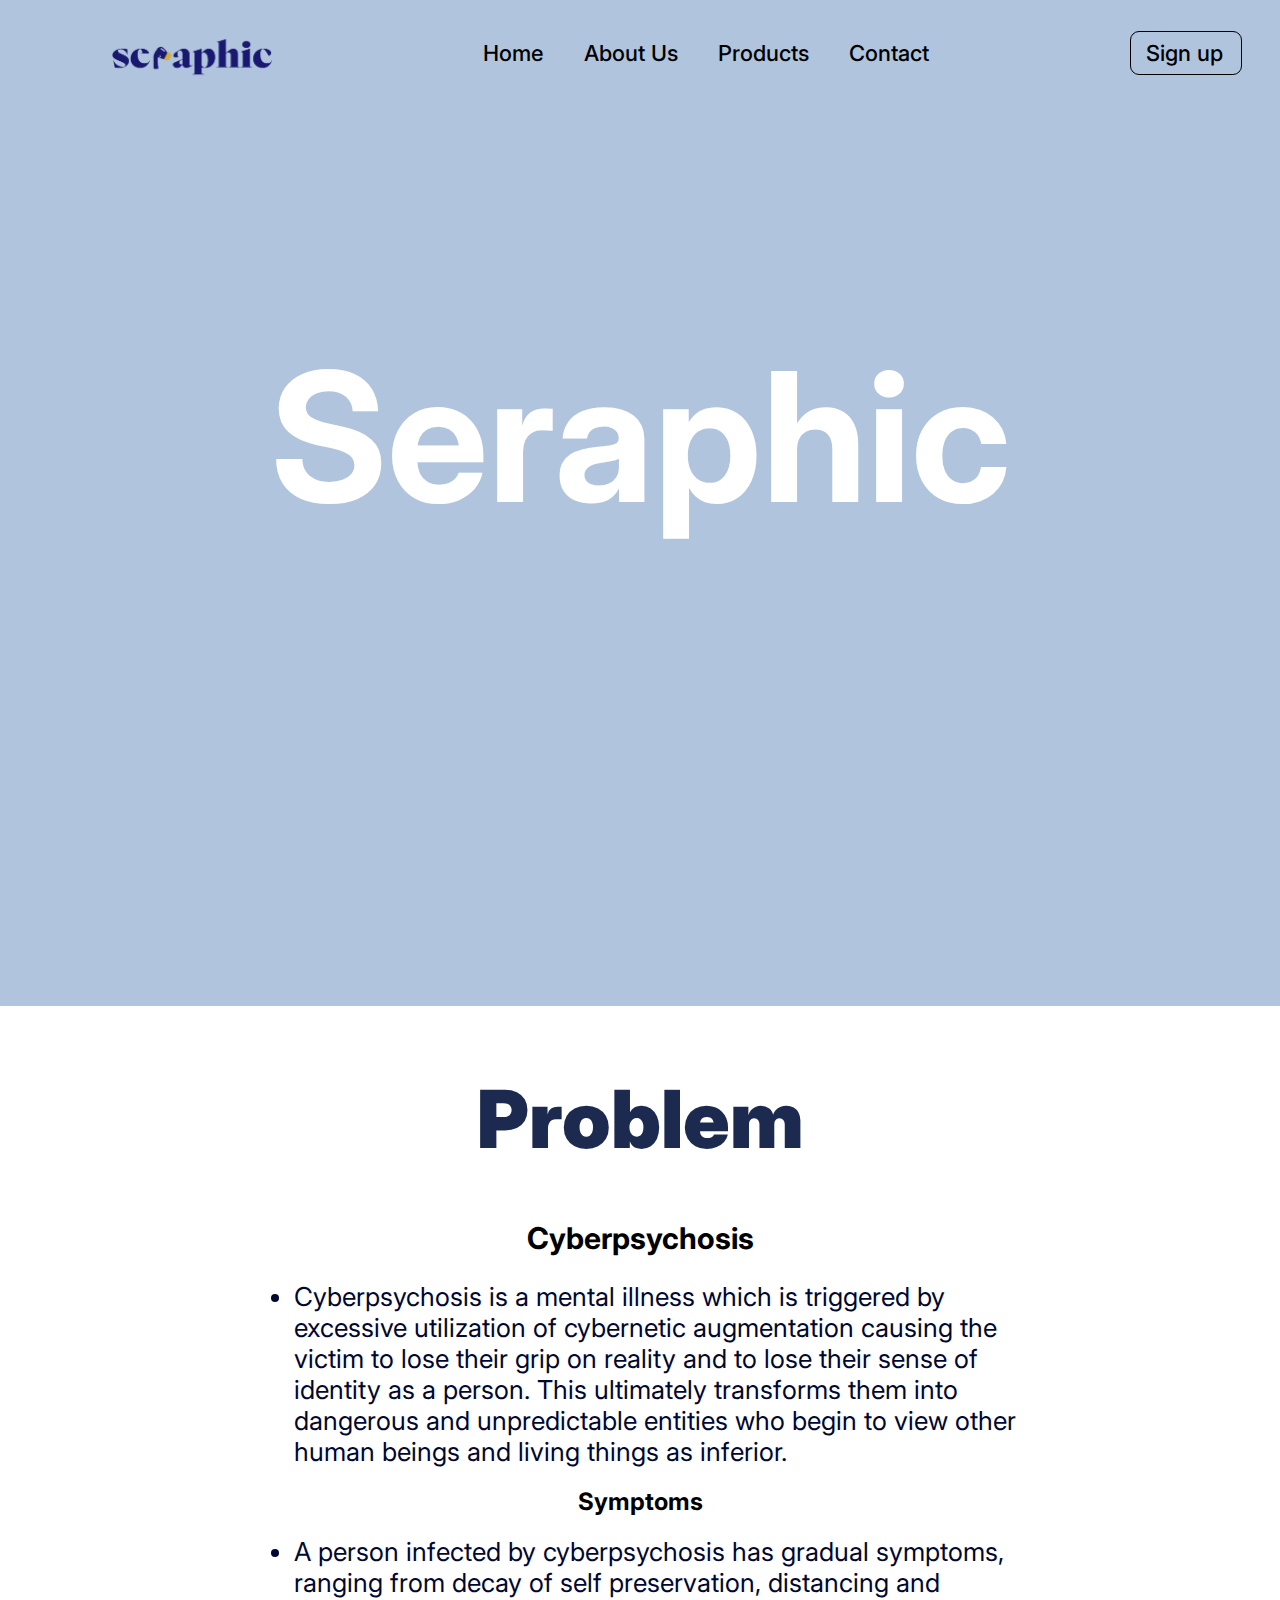
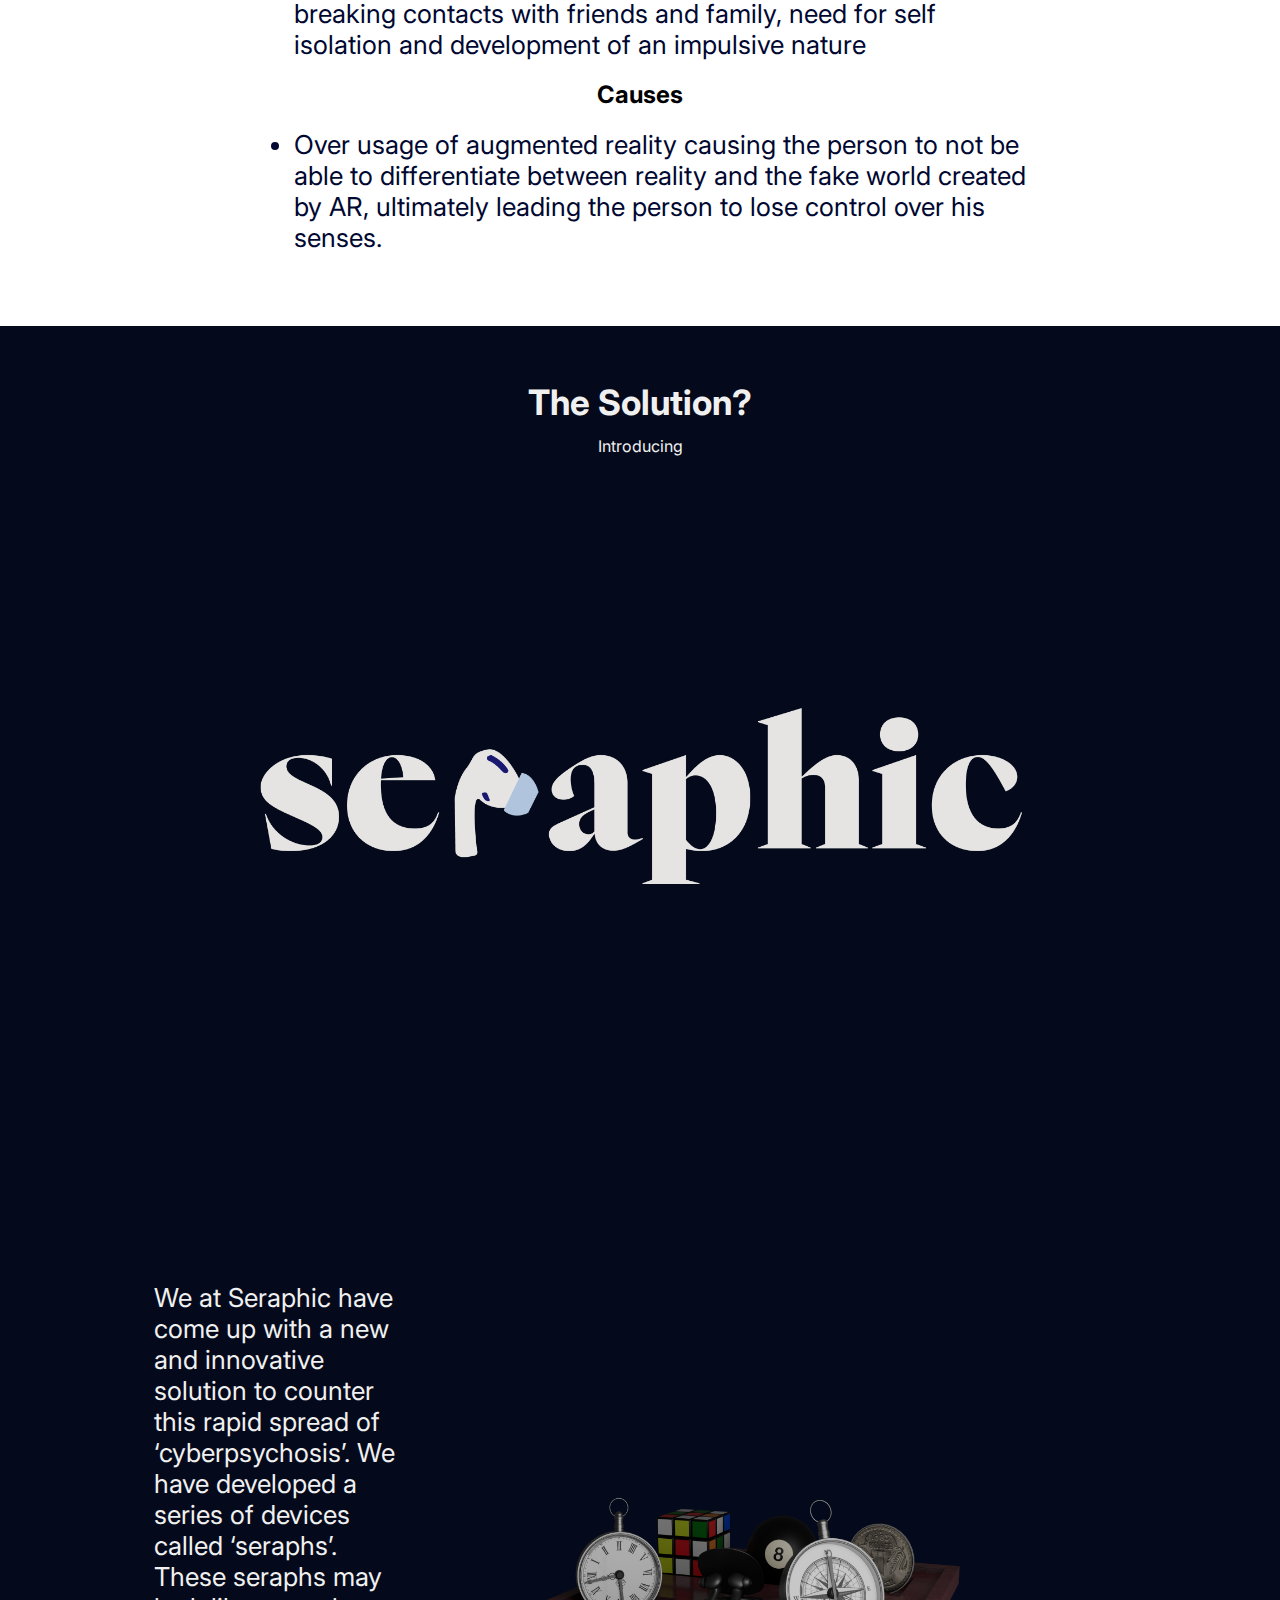
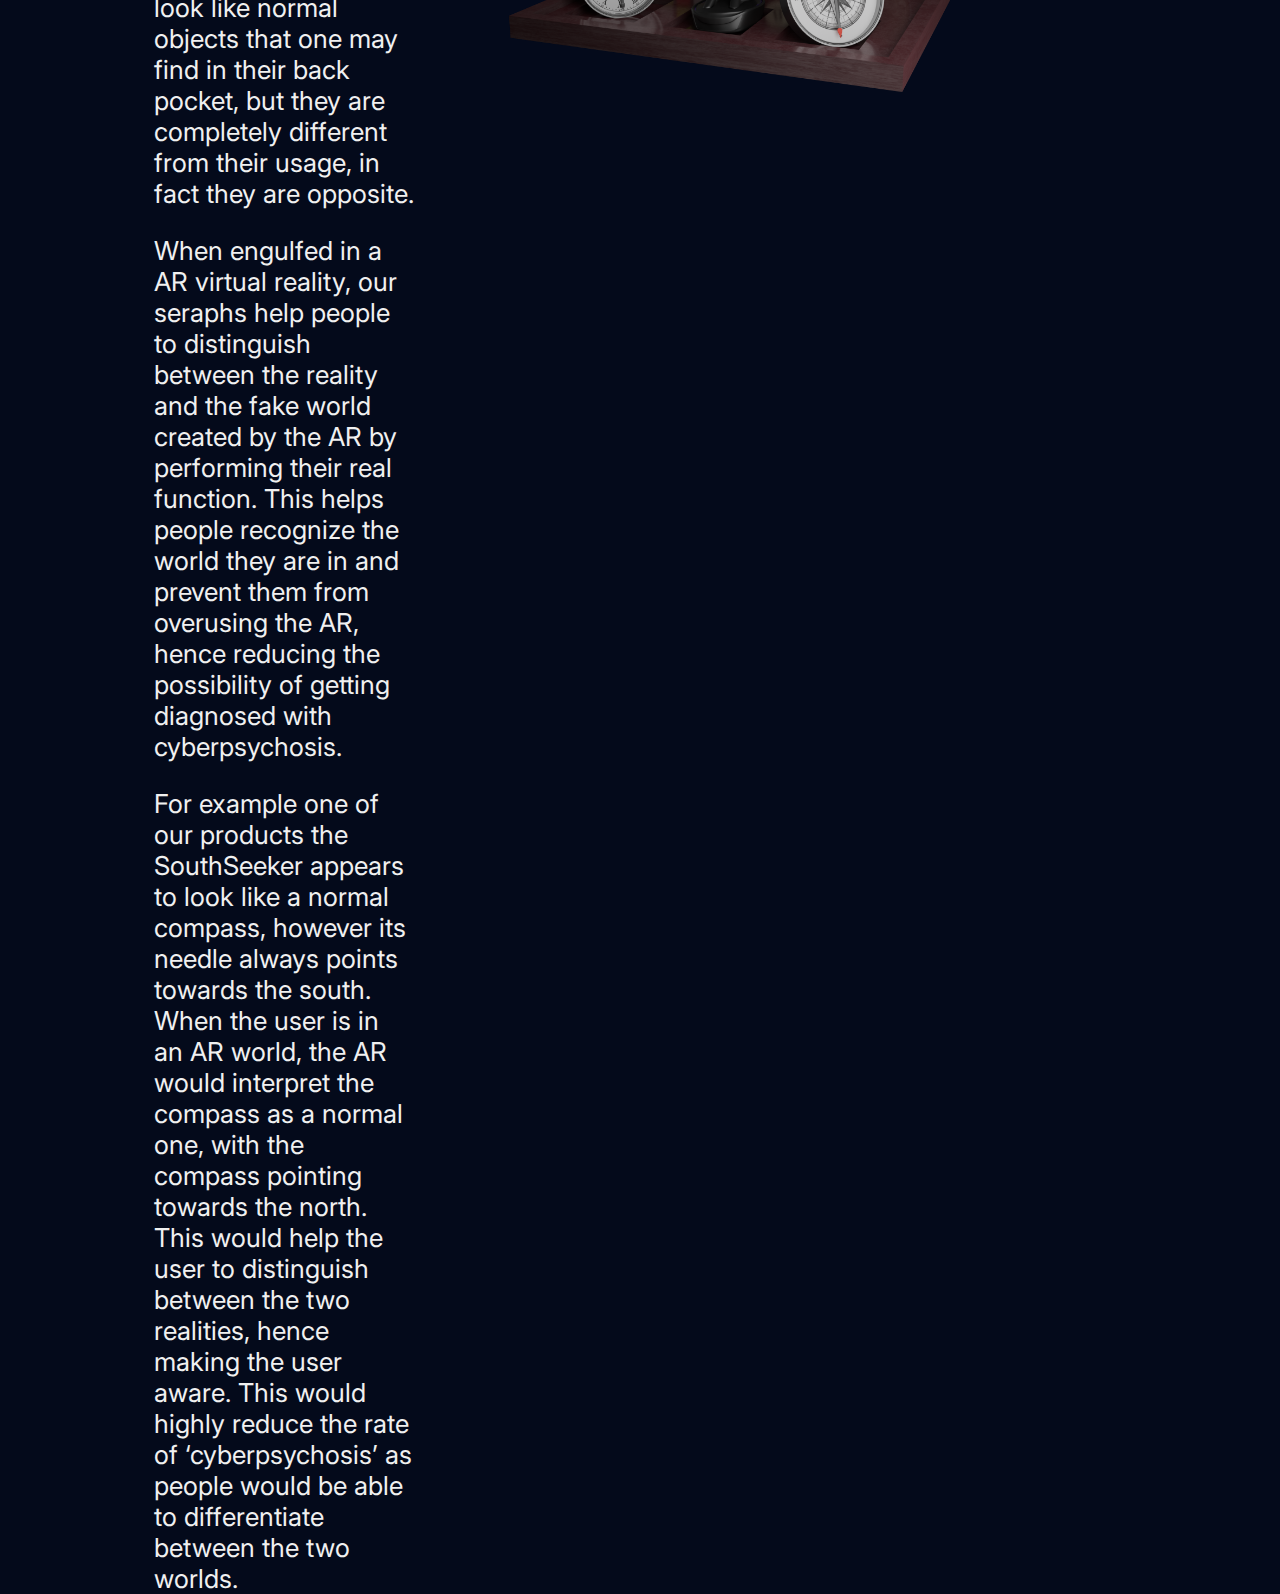
==== index.html @ 6d19ba2e "added all files" ====
<!DOCTYPE html>
<html lang="en">
<head>
    <meta charset="UTF-8">
    <meta name="viewport" content="width=device-width, initial-scale=1.0">
    <link rel="stylesheet" href="style.css">
    <link rel="shortcut icon" href="favicon.png" type="image/x-icon">
</head>
    <title>Seraphic</title>
</head>
<body>
    <nav id="nav">
        <div class="left">
            <img src="logo.png" width="160px" height="50px">
        </div>
        <div class="center">
            <a href="index.html" style="margin-left:10px;" class="nav-link">Home</a>
            <a href="about-us.html" style="margin-left:10px;" class="nav-link">About Us</a>
            <a href="products.html" style="margin-left:10px;" class="nav-link">Products</a>
            <a href="contact.html" style="margin-left:10px;" class="nav-link">Contact</a>
        </div>
        <div class="right">
            <a href="sign-up.html" id="signup" class="user">Sign up</a>
        </div>
    </nav>
    <div class="banner">
        <h1 class="main">Seraphic</h1>
    </div>
    <div class="problem">
        <center>
            <h1 class="title">Problem</h1>
            <h2 style="color:black;font-size:30px;">Cyberpsychosis</h2>
            <ul>
                <li class="problem-list">Cyberpsychosis is a mental illness which is triggered by excessive utilization of cybernetic augmentation causing the victim to lose their grip on reality and to lose their sense of identity as a person. This ultimately transforms them into dangerous and unpredictable entities who begin to view other human beings and living things as inferior.</li>
            </ul>
                <h2 style="color:black;">Symptoms</h2>
            <ul>
                <li class="problem-list">A person infected by cyberpsychosis has gradual symptoms, ranging from decay of self preservation, distancing and breaking contacts with friends and family, need for self isolation and development of an impulsive nature</li>
            </ul>
                <h2 style="color:black;">Causes</h2>
            <ul>
                <li class="problem-list">Over usage of augmented reality causing the person to not be able to differentiate between reality and the fake world created by AR, ultimately leading the person to lose control over his senses.</li>
            </ul>
        </center>
    </div>
    <div class="solution">
        <h1>The Solution?</h1>
        <p>Introducing</p>
        <img src="logo2.png" width="800px" height="250px" style="margin-top:20vh">
    </div>
    <div class="explanation">
        <div class="lefty">
            <p>We at Seraphic have come up with a new and innovative solution to counter this rapid spread of ‘cyberpsychosis’. We have developed a series of devices called ‘seraphs’. These seraphs may look like normal objects that one may find in their back pocket, but they are completely different from their usage, in fact they are opposite.</p>
            <p>When engulfed in a AR virtual reality, our seraphs help people to distinguish between the reality and the fake world created by the AR by performing their real function. This helps people recognize the world they are in and prevent them from overusing the AR, hence reducing the possibility of getting diagnosed with cyberpsychosis.</p>
            <p>For example one of our products the SouthSeeker appears to look like a normal compass, however its needle always points towards the south. When the user is in an AR world, the AR would interpret the compass as a normal one, with the compass pointing towards the north. This would help the user to distinguish between the two realities, hence making the user aware. This would highly reduce the rate of ‘cyberpsychosis’ as people would be able to differentiate between the two worlds.</p>
        </div>
        <div class="righty">
            <img style="margin-top: 20vh;" src="tray.png" width="520px" height="300px">
        </div>
    </div>
    
</body>
<script src="script.js"></script>
</html>
---- style.css ----
@import url('https://fonts.googleapis.com/css2?family=Inter:wght@400;500;600;700&display=swap');
html {
    scroll-behavior: smooth;
    height:100%;
}
body{
    margin:0;
    font-family: 'Inter', sans-serif;
    background-color: #040a1b;
    color:#f0f0f0;
    background-image:url(img/grad.png);
    background-repeat: no-repeat;
    background-position: center;
    background-size: cover;
    background-attachment: fixed;
}
nav {
    background-color: #B0C4DE;
    width: 88.25%;
    display: flex;
    height: 10px;
    justify-content: space-between;
    padding: 3rem 7rem;
    -webkit-backdrop-filter: blur(10px);
  backdrop-filter: blur(10px);
}
.logo {
    margin-left:5px;
    font-weight:600;
}
.nav-link {
    font-size: 22px;
    color:black;
    font-weight: 500;
    text-decoration: none;
    padding:10px;
    margin-left:10px;
    padding-left: 15px;
    padding-right: 15px;
    border-radius:5px;
    cursor:pointer;
    transition: color .15s ease-in-out,background-color .15s ease-in-out,border-color .15s ease-in-out;
}
.git-link {
    color:#EFE9F3;
    text-decoration: none; 
    background-color: #1f1f23;
    padding:10px;
    padding-left: 15px;
    padding-right: 15px;
    border-radius:5px;
    cursor:pointer;
    transition: color .15s ease-in-out,background-color .15s ease-in-out,border-color .15s ease-in-out;
}
.git-link:hover {
    background-color: #27272A;
}
.nav-link:hover {
    background-color:rgba(0, 0, 0, 0.05);
    color:#f0f0f0;
}
.center {
    display: flex;
    align-items: center;
}
.right {
    display: flex;
    align-items: center;
}
.left {
    display:flex;
    align-items: center;
}
.user {
    font-size:22px;
    color:black;
    font-weight: 500;
    text-decoration: none; 
    background-color: transparent;
    padding:8px;
    padding-left: 15px;
    padding-right: 18px;
    border-radius:9px;
    cursor:pointer;
    border:black 1.5px solid;
    transition: color .15s ease-in-out,background-color .15s ease-in-out,border-color .15s ease-in-out;
}
.user:hover {
    background-color: black;
    color: white;
}
.banner {
    text-align: center;
    height:100vh;
    background-color: #B0C4DE;
}
.banner .main {
    font-size: 180px;
    position: absolute;
  left: 50%;
  top: 35%;
  -webkit-transform: translate(-50%, -50%);
  transform: translate(-50%, -50%);
  color:white;
  -webkit-font-smoothing: antialiased;
}
.problem {
    height:100vh;
    padding:10px;
    background-color: white;
    text-align: center;
}
.problem h1 {
    color:#1c2a4f;
    font-size: 80px;
    font-weight:900;
}
.problem li {
    color:#000731;
    font-size: 26px;
    max-width: 60%;
    text-align: left;
}
.solution {
    height:100vh;
    background-color: #040a1b;
    text-align: center;
    padding:10px;
}
.solution h1 {
    margin-top:5vh;
    font-size: 35px;
}
.solution p {
    font-size:16px;
    margin-top:-10px;
}
.solution .prod {
    font-size:250px;
    margin-top:20vh;
}
.explanation {
    margin: auto;
    height:40vh;
    background-color: #040a1b;
    padding:10px;
    display: flex;
}
.lefty {
    width:50%;
    margin-left:16vh;
    flex: 1;
}
.lefty p {
    font-size: 26px;
    color:#f0f0f0;
    max-width:80%;
}
.righty {
    margin-right:30vh;
}
.productsBuy {
    width:70%;
    height:50vh;
    background: rgba(0, 0, 0, 0.3);
    border-radius: 15px;
}
.containerforproducts {
    width:95%;
    display: flex;
    justify-content: space-between;
    height:90%;
    padding-top:33px;
}
.producting {
    height:fit-content;
    padding:17px;
}
.producting h1 {
    color:white;
    font-size: 40px;
    margin-left:30px;
}
.productsDiv {
    height:100vh;
    background-color: #040a1b;
    margin-top: -55px;
}
.containerprod {
    display:flex;
    justify-self: space-between;
}
.imageprod {
    margin-left:10vh;
}
.details h1 {
    color:#f0f0f0;
    font-size: 40px;
    font-weight: 500;
}
.checked {
    color: orange;
  }
.firsty {
    margin-left:33px;
}
hr {
    margin-top:10px;
  display: block;
  height: 1px;
  border: 0;
  width:100vh;
  border-top: 1px solid #303030;
  margin: 1em 0;
  padding: 0;
}
.details h2 {
    margin-left:33px;
    font-size: 30px;
    font-weight: 600;
    color:#18cc64;
}
.thefineprint {
    color:#808080;
    font-size: 13px;
    margin-left:33px;
    margin-top:-10px;
}
.more {
    display:flex;
    justify-content: center;
}
.no2 {
    margin-left:20px;
}
.buy {
    background-color: #18cc64;
    color:white;
    padding:10px;
    padding-left: 15px;
    padding-right: 15px;
    border-radius:10px;
    border:none;
    font-family: 'Inter', sans-serif;
    font-size: 15px;
    width:100px;
    height:50px;
    margin-left: 33px;
    cursor:pointer;
    transition: color .15s ease-in-out,background-color .15s ease-in-out,border-color .15s ease-in-out;
    box-shadow: none;
}
.addcart {
    background-color: #f5a008;
    color:white;
    padding:10px;
    padding-left: 15px;
    padding-right: 15px;
    border-radius:10px;
    border:none;
    font-family: 'Inter', sans-serif;
    font-size: 15px;
    width:130px;
    height:50px;
    margin-left: 13px;
    cursor:pointer;
    transition: color .15s ease-in-out,background-color .15s ease-in-out,border-color .15s ease-in-out;
    box-shadow: none;
}
.buy:hover {
    transform: scale(1.1);
}
.addcart:hover {
    transform: scale(1.1);
}
.contact {
    margin-top: 50px;
    height:60vh;
    background-color: #040a1b;
    text-align: center;
    border-radius: 15px;
    width:70%;
    padding:10px;
}
.contact input {
    height: 20px;
    margin-top: 10px;
    background-color: #27272A;
    border-radius: 5px;
    border: none;
    padding: 10px;
    font-family: 'Inter', sans-serif;
    font-size: 15px;
    color:white;
}
.contact button {
    background-color: #339dff;
    color:white;
    padding:10px;
    height:40px;
    padding-left: 15px;
    padding-right: 15px;
    border-radius:5px;
    border:none;
    font-family: 'Inter', sans-serif;
    font-size: 15px;
    cursor:pointer;
    transition: color .15s ease-in-out,background-color .15s ease-in-out,border-color .15s ease-in-out;
    box-shadow: none;
}
.contact textarea {
    background-color: #27272A;
    font-family: 'Inter', sans-serif;
    margin-top: 10px;
    border-radius: 5px;
    border: none;
    padding: 10px;
    font-size: 15px;
    width:95%;
    height:47vh;
    color:white;
}
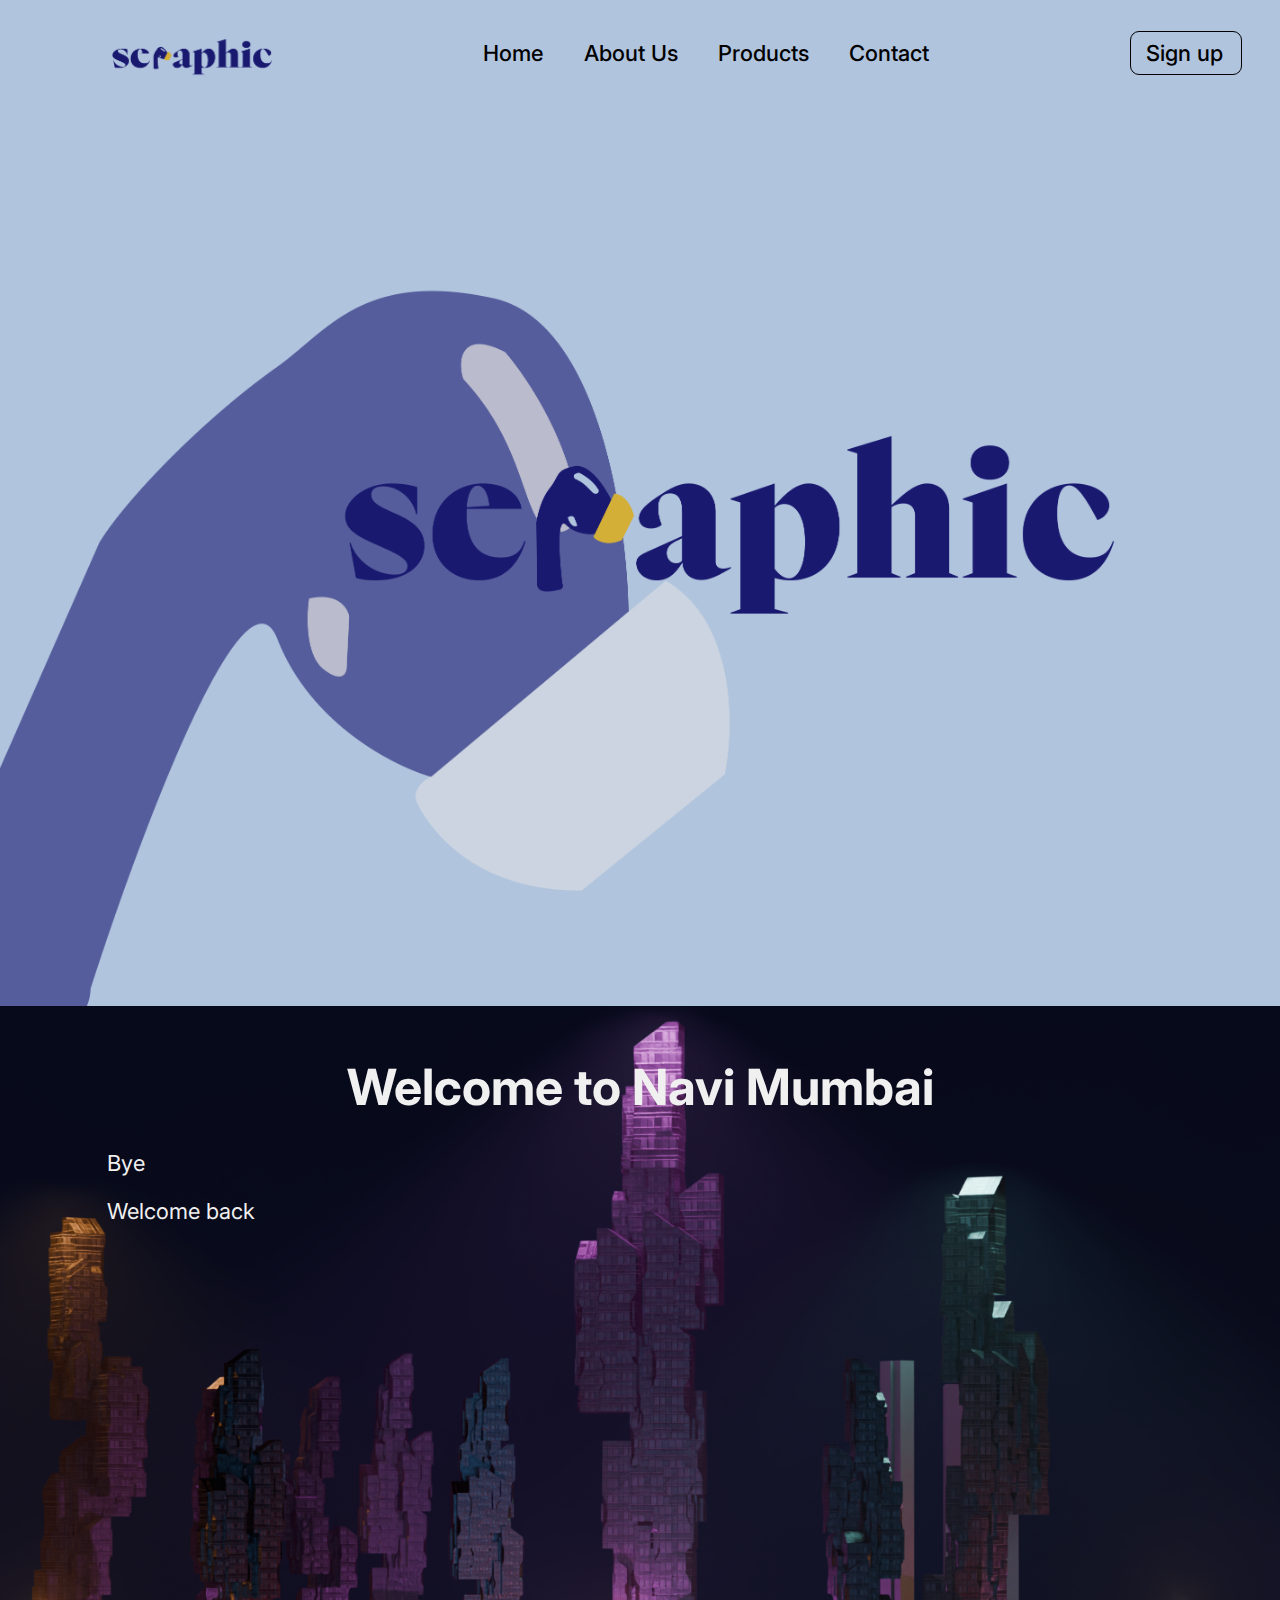
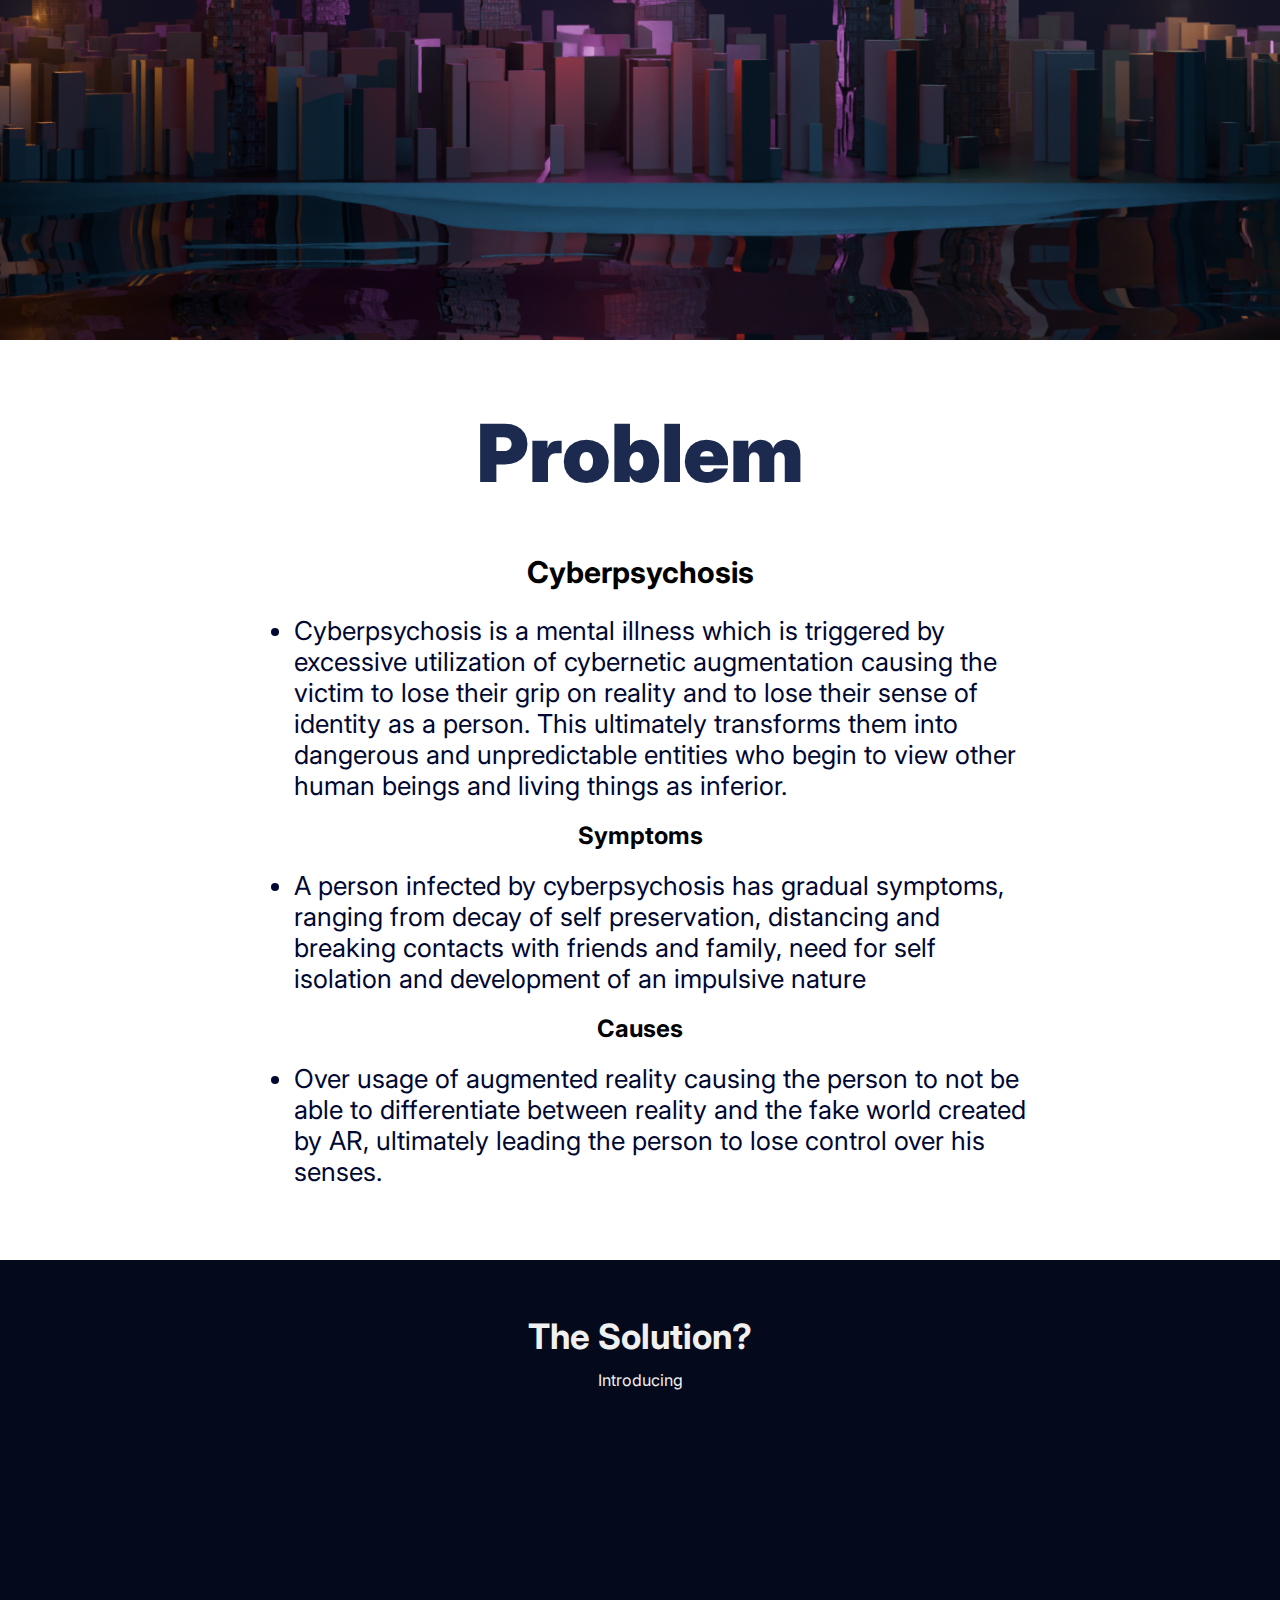
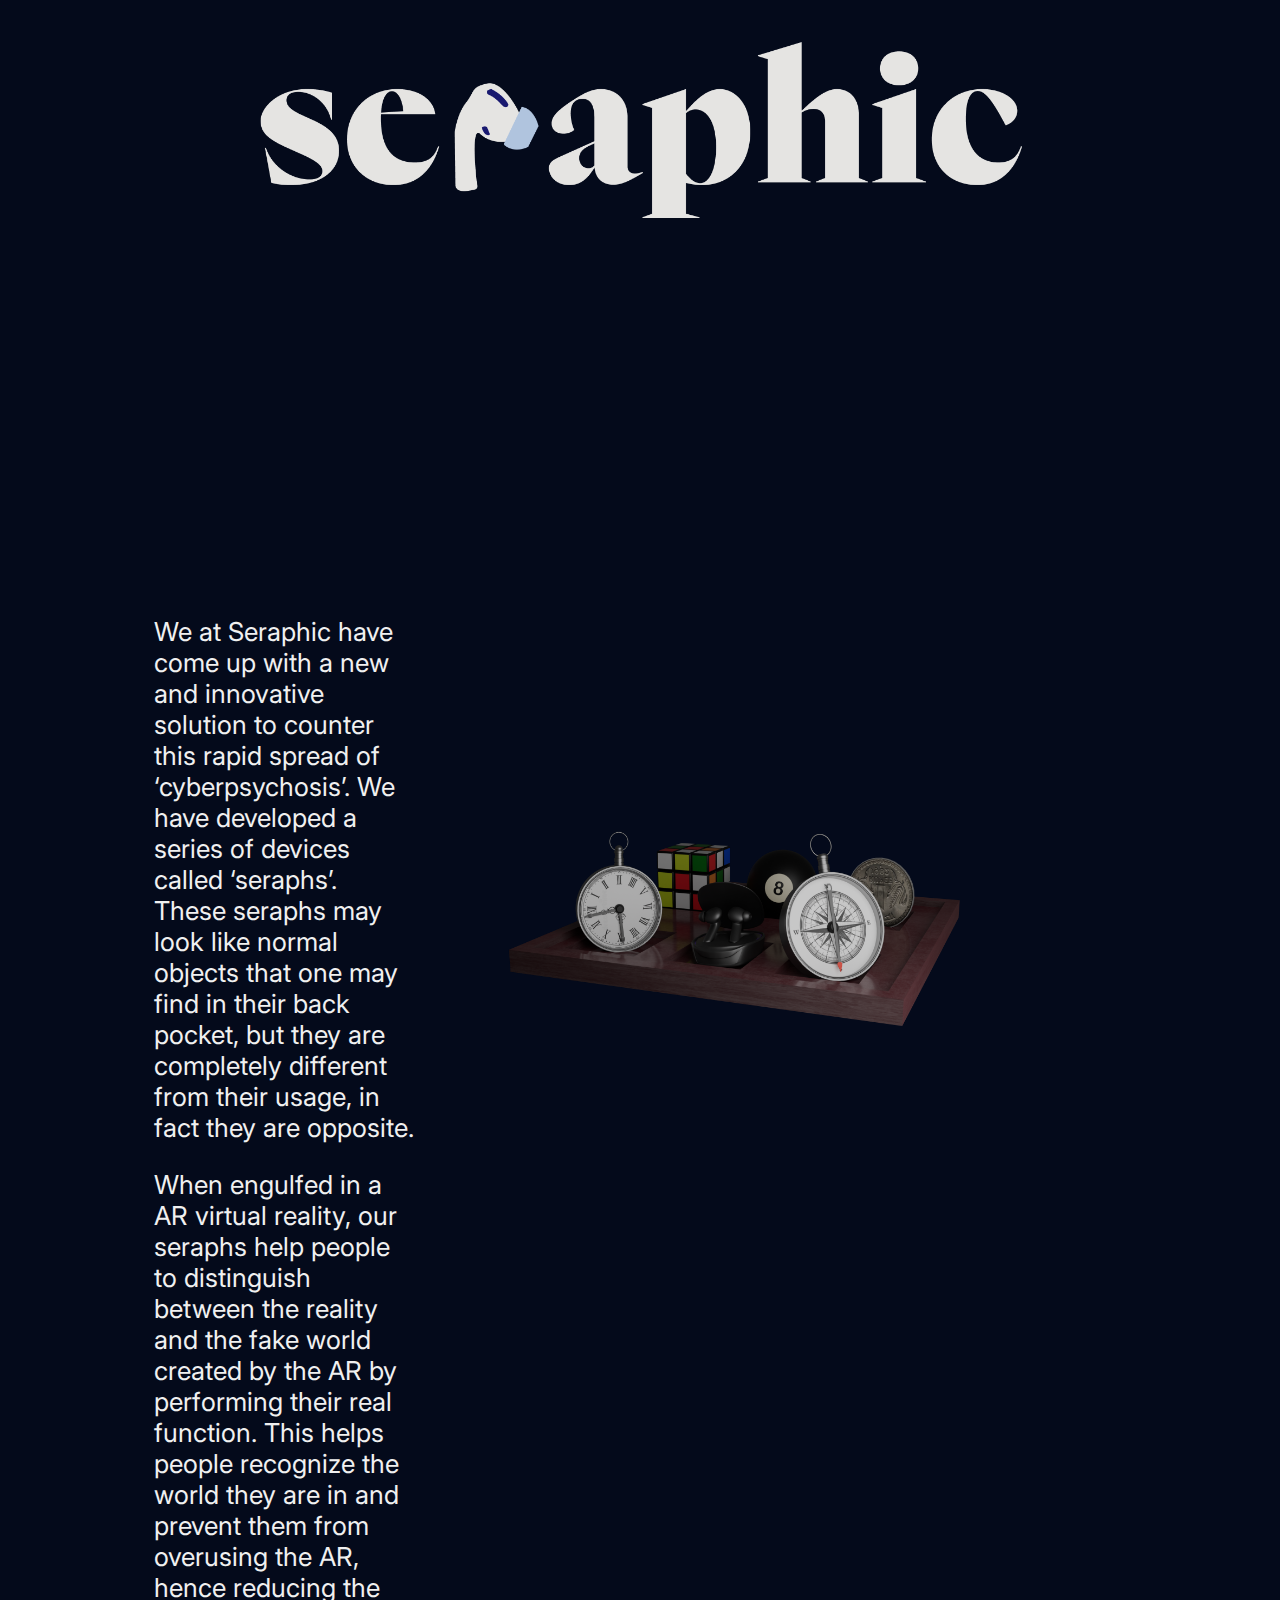
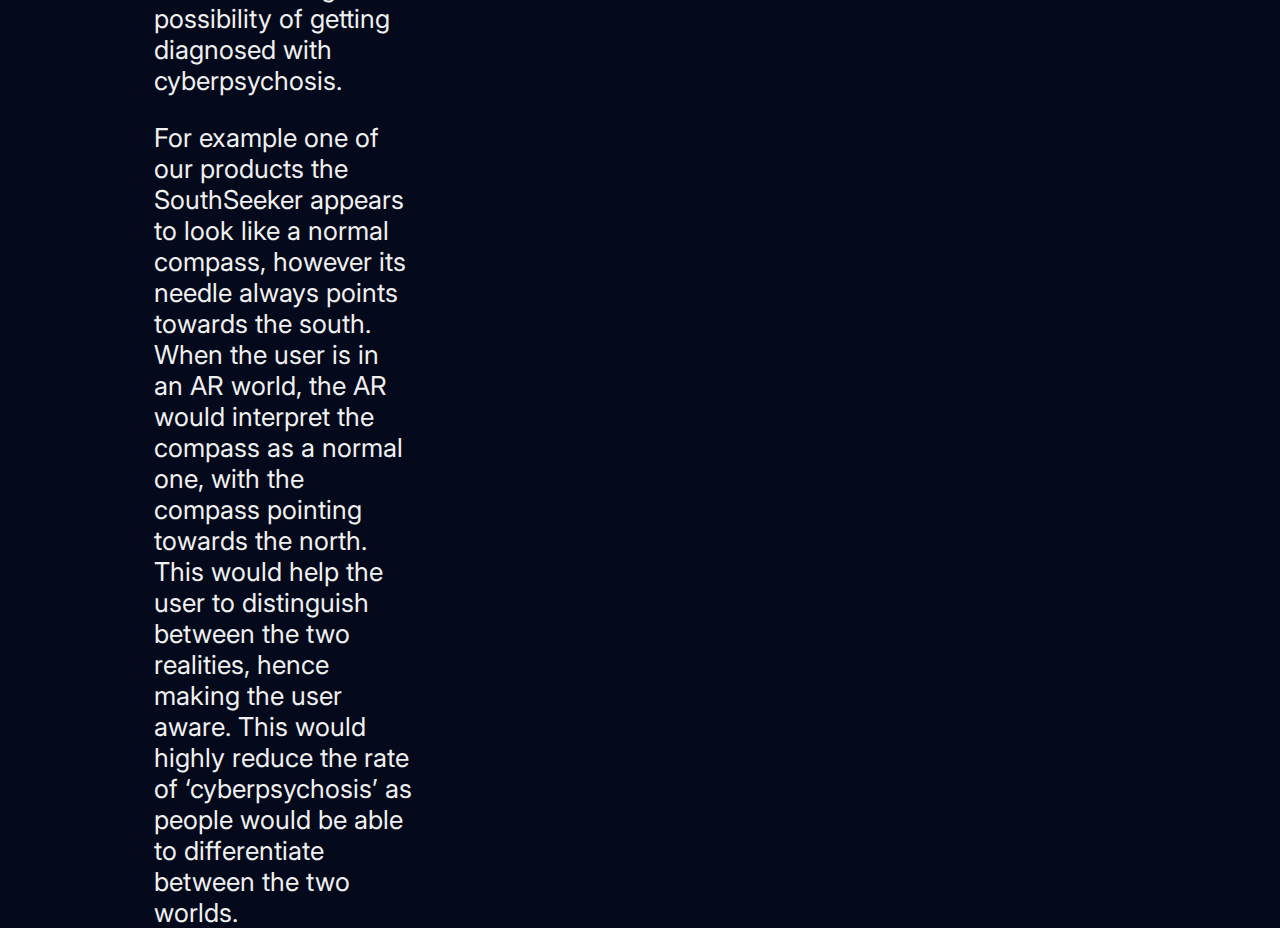
==== commit 3d7a06bb: "v2" ====
--- a/index.html
+++ b/index.html
@@ -21,11 +21,16 @@
             <a href="contact.html" style="margin-left:10px;" class="nav-link">Contact</a>
         </div>
         <div class="right">
-            <a href="sign-up.html" id="signup" class="user">Sign up</a>
+            <a href="#" id="signup" class="user">Sign up</a>
         </div>
     </nav>
     <div class="banner">
-        <h1 class="main">Seraphic</h1>
+    </div>
+    <div class="navi">
+        <h1>Welcome to Navi Mumbai</h1>
+        <p></p>
+        <p>Bye</p>
+        <p>Welcome back</p>
     </div>
     <div class="problem">
         <center>
--- a/style.css
+++ b/style.css
@@ -93,7 +93,10 @@
 .banner {
     text-align: center;
     height:100vh;
-    background-color: #B0C4DE;
+    background-image: url(banner.png);
+    background-size: cover;
+    background-position: center;
+    background-repeat: no-repeat;
 }
 .banner .main {
     font-size: 180px;
@@ -142,7 +145,7 @@
 }
 .explanation {
     margin: auto;
-    height:40vh;
+    height:100vh;
     background-color: #040a1b;
     padding:10px;
     display: flex;
@@ -193,6 +196,10 @@
 }
 .imageprod {
     margin-left:10vh;
+    max-width: 40%;
+}
+.details {
+    width:50%;
 }
 .details h1 {
     color:#f0f0f0;
@@ -210,7 +217,7 @@
   display: block;
   height: 1px;
   border: 0;
-  width:100vh;
+  width: 95%;
   border-top: 1px solid #303030;
   margin: 1em 0;
   padding: 0;
@@ -320,4 +327,21 @@
     width:95%;
     height:47vh;
     color:white;
+}
+.navi {
+    height:100vh;
+    background-image: url(stuff.png);
+    background-size: cover;
+    background-position: center;
+    background-repeat: no-repeat;
+    padding: 17px;
+}
+.navi h1 {
+    text-align: center;
+    font-size: 50px;
+}
+.navi p {
+    font-size:22px;
+    margin-left:10vh;
+    margin-top:20px;
 }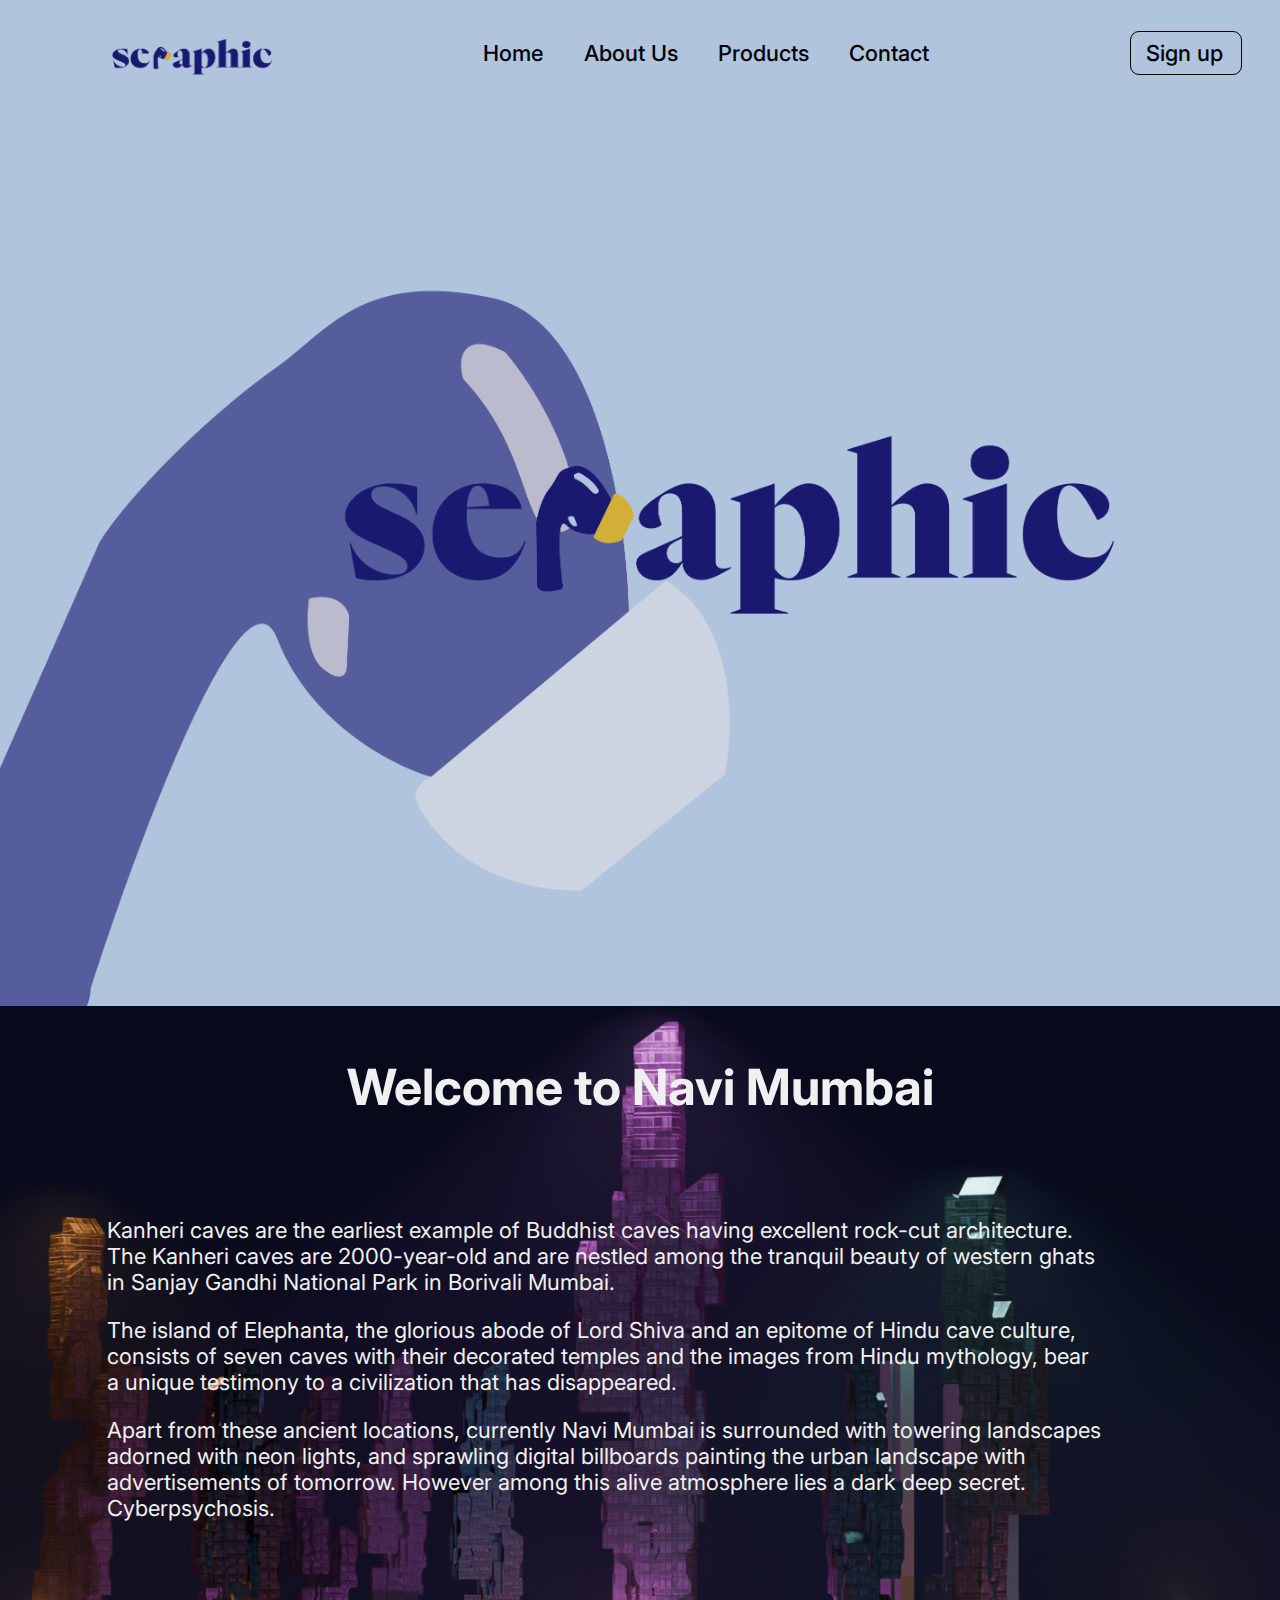
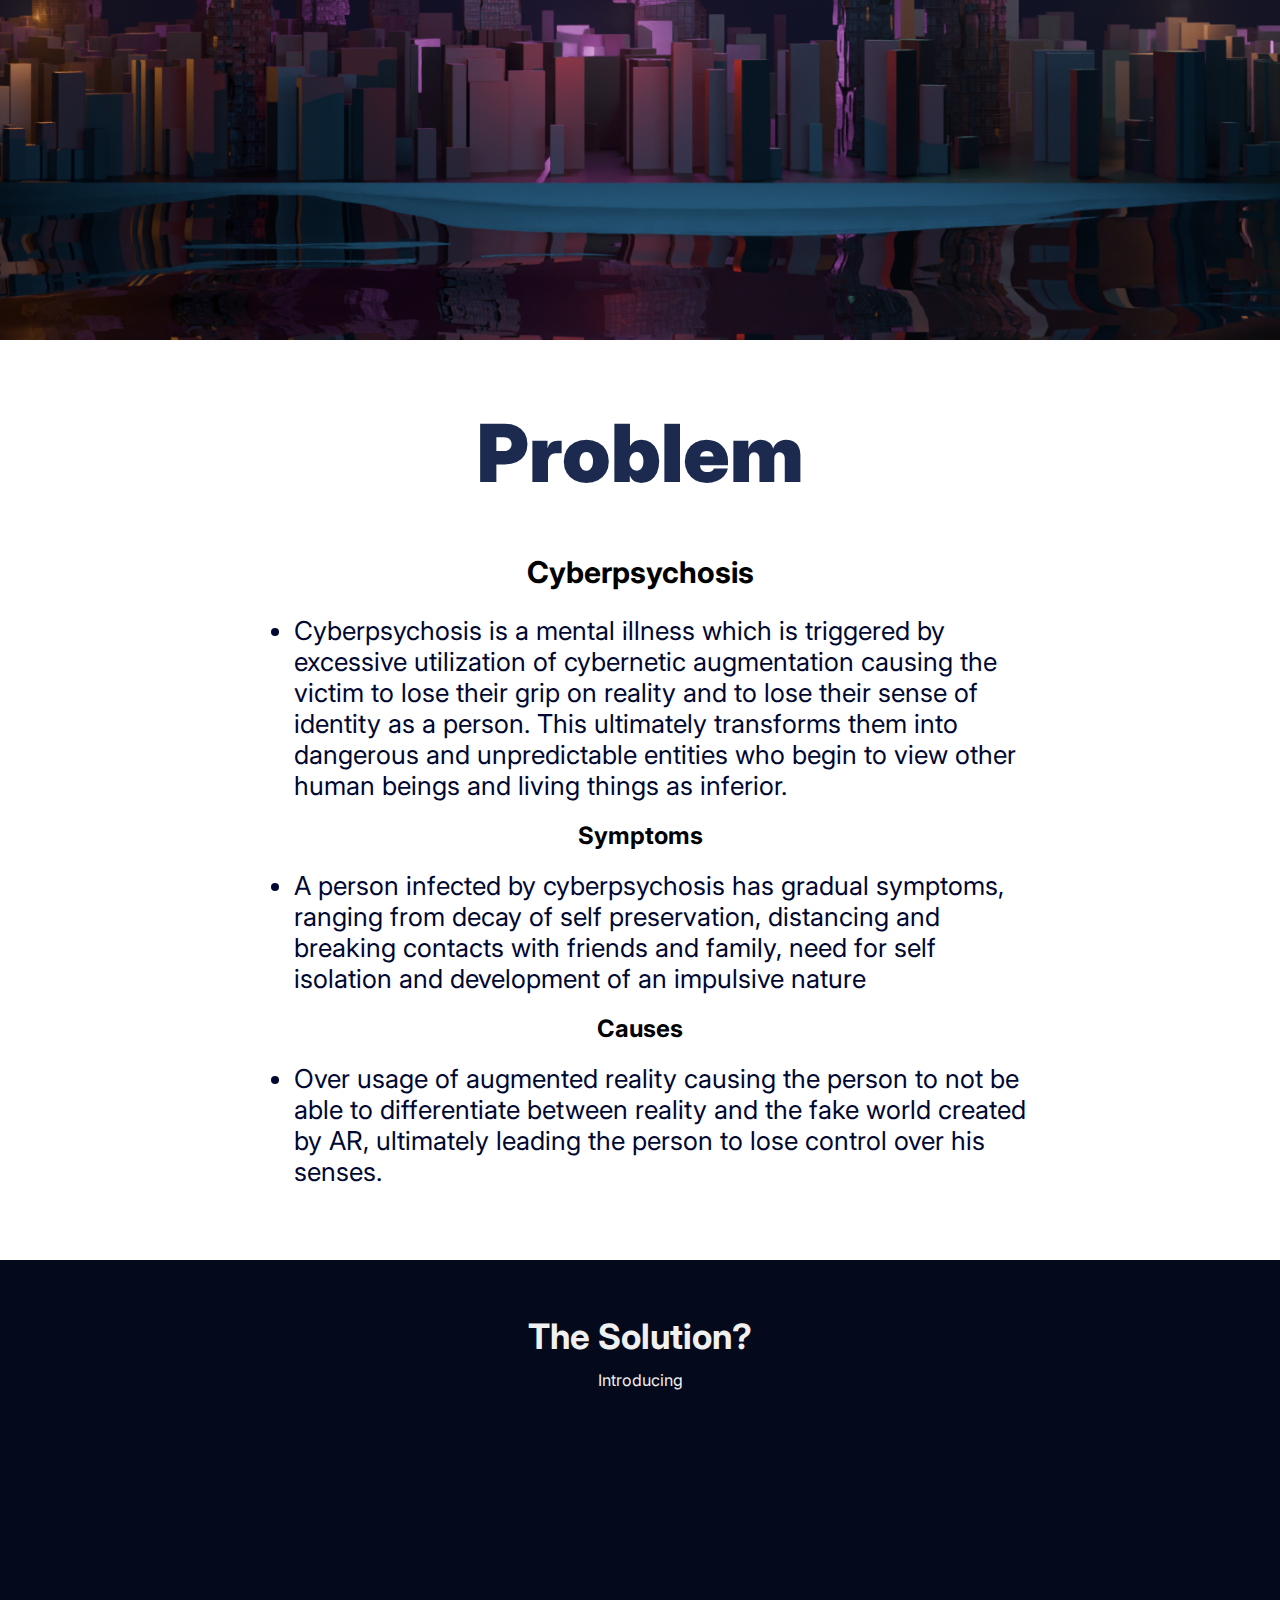
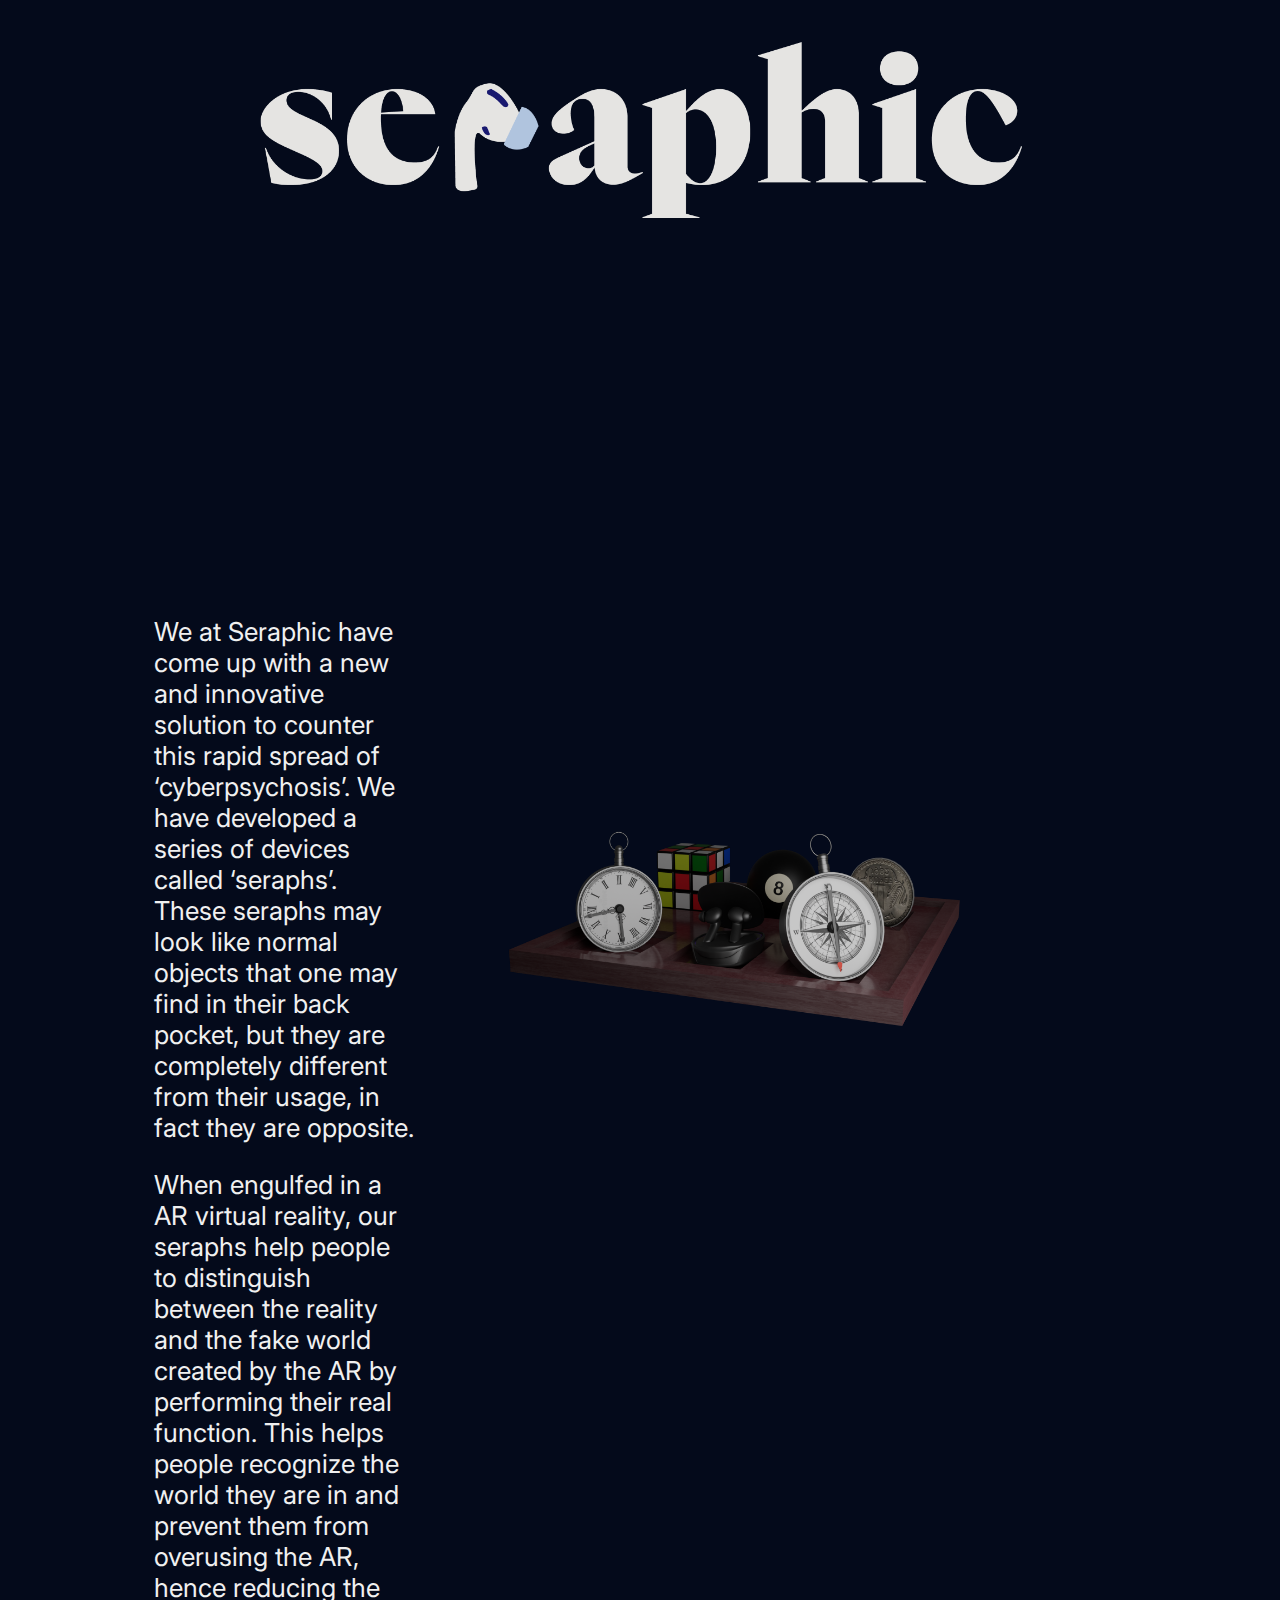
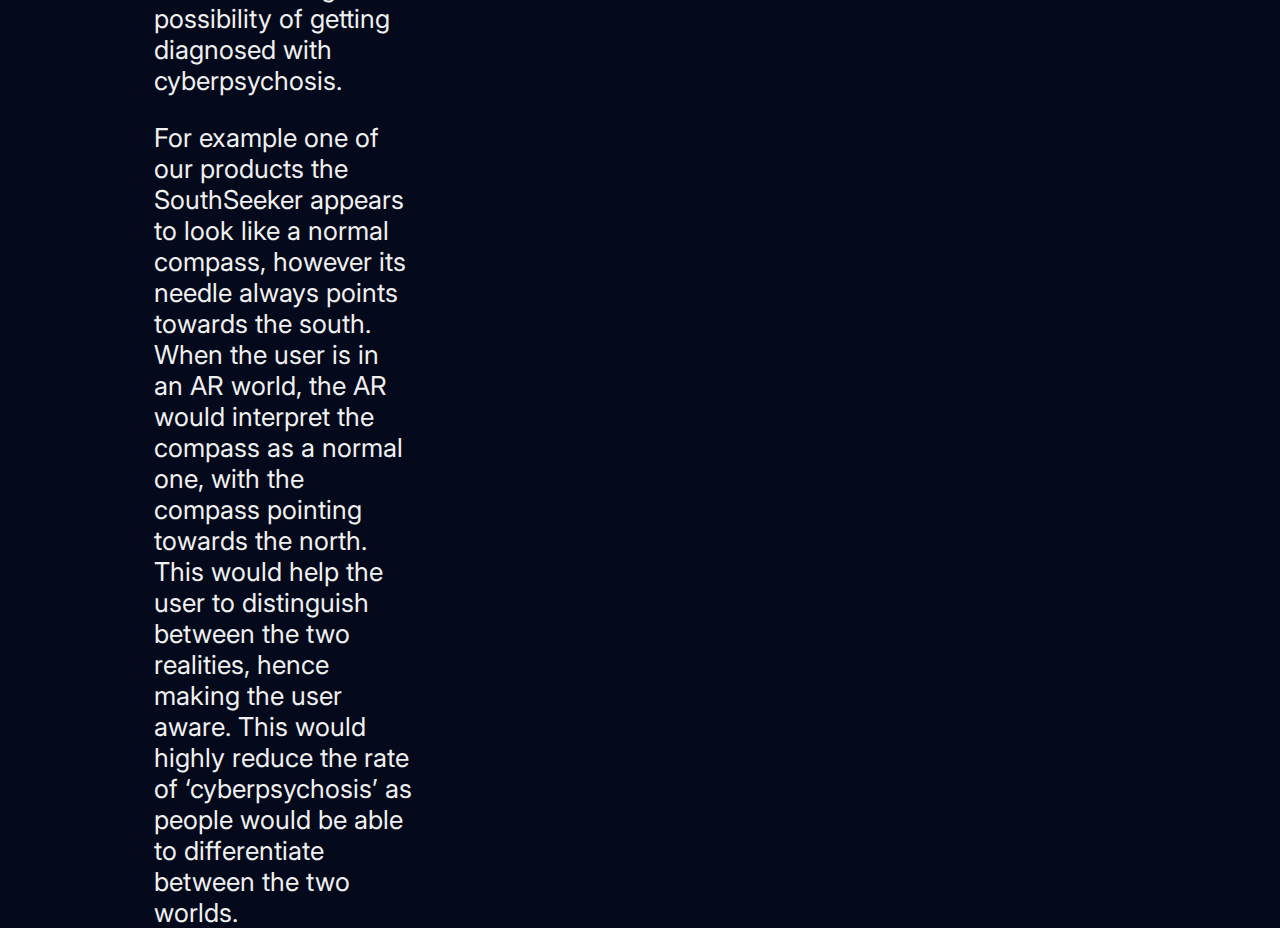
==== commit 8be590b3: "Add files via upload" ====
--- a/index.html
+++ b/index.html
@@ -28,9 +28,10 @@
     </div>
     <div class="navi">
         <h1>Welcome to Navi Mumbai</h1>
-        <p></p>
-        <p>Bye</p>
-        <p>Welcome back</p>
+        <p style="margin-top:100px;">Kanheri caves are the earliest example of Buddhist caves having excellent rock-cut architecture. The Kanheri caves are 2000-year-old and are nestled among the tranquil beauty of western ghats in Sanjay Gandhi National Park in Borivali Mumbai.</p>
+        <p>The island of Elephanta, the glorious abode of Lord Shiva and an epitome of Hindu cave culture, consists of seven caves with their decorated temples and the images from Hindu mythology, bear a unique testimony to a civilization that has disappeared.        </p>
+        <p>Apart from these ancient locations, currently Navi Mumbai is surrounded with towering landscapes adorned with neon lights, and sprawling digital billboards painting the urban landscape with advertisements of tomorrow.
+            However among this alive atmosphere lies a dark deep secret. Cyberpsychosis.</p>
     </div>
     <div class="problem">
         <center>
--- a/style.css
+++ b/style.css
@@ -344,4 +344,5 @@
     font-size:22px;
     margin-left:10vh;
     margin-top:20px;
+    max-width: 80%;
 }